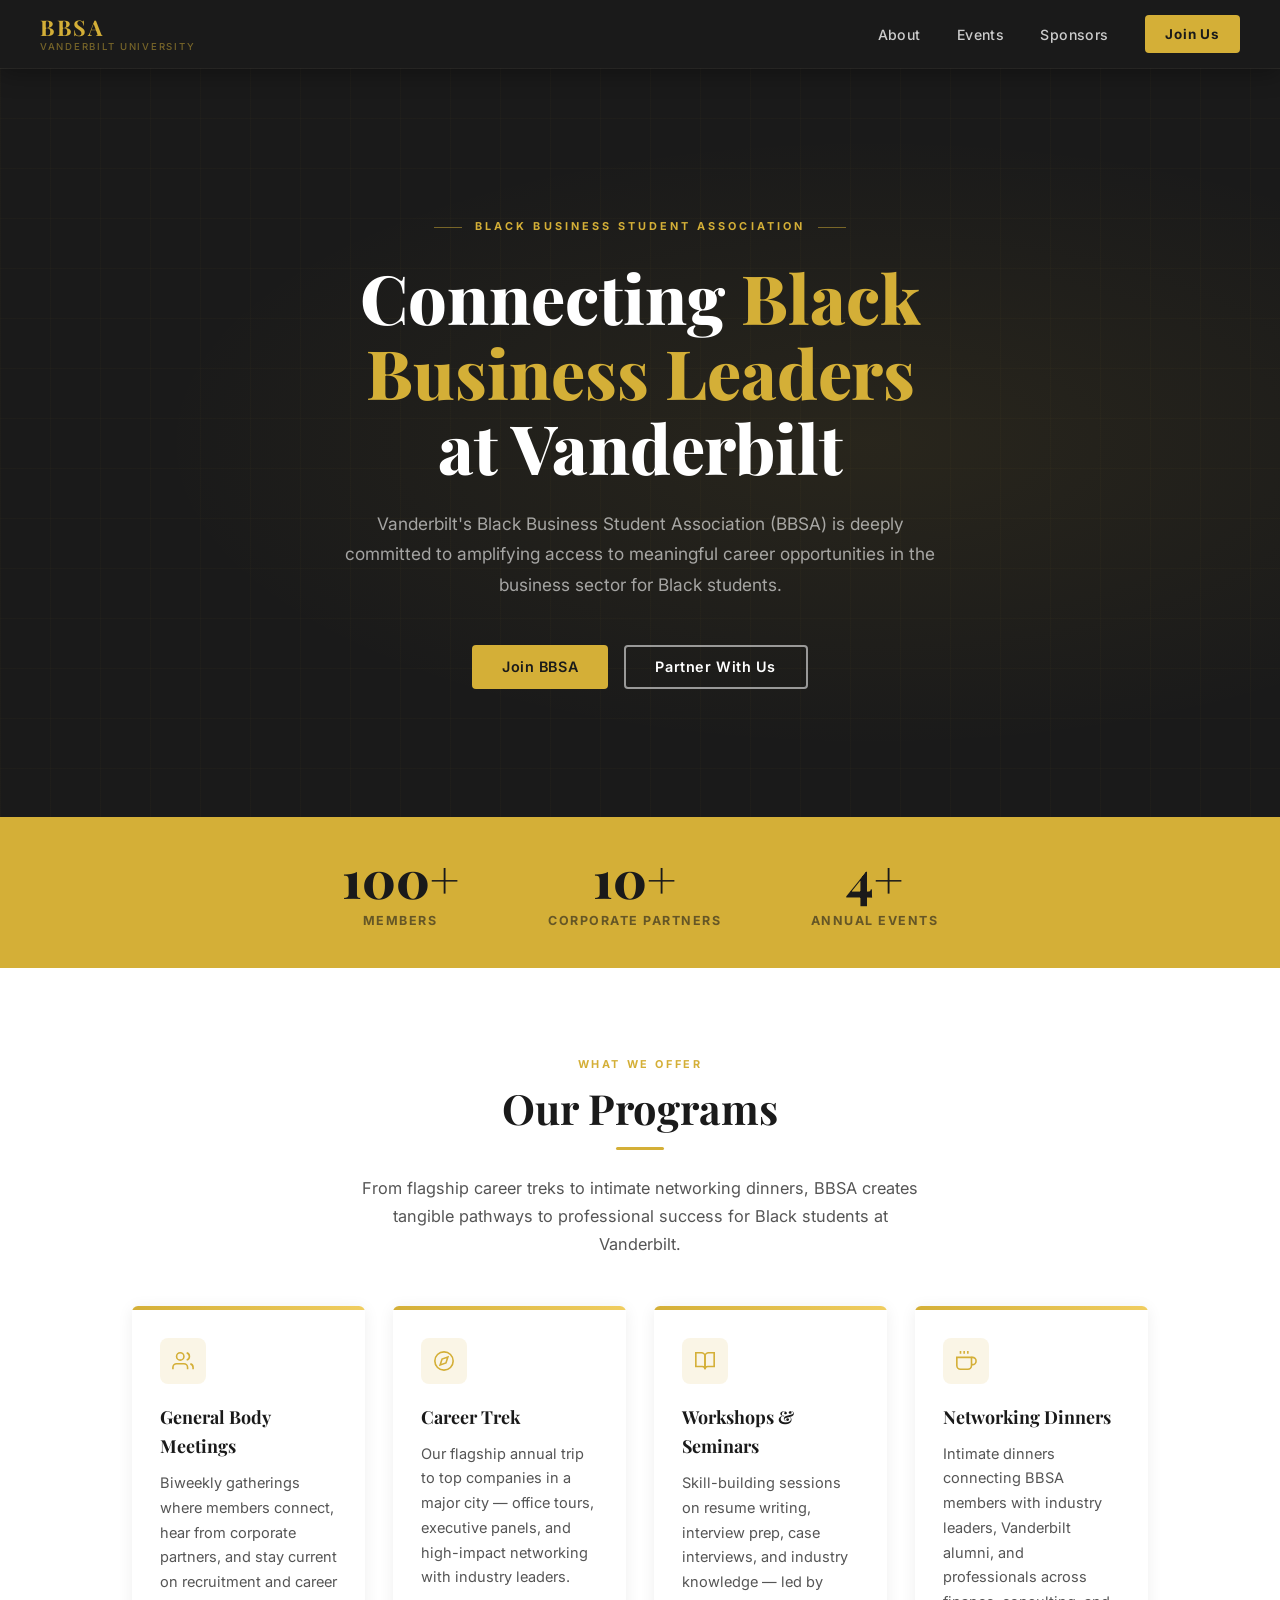
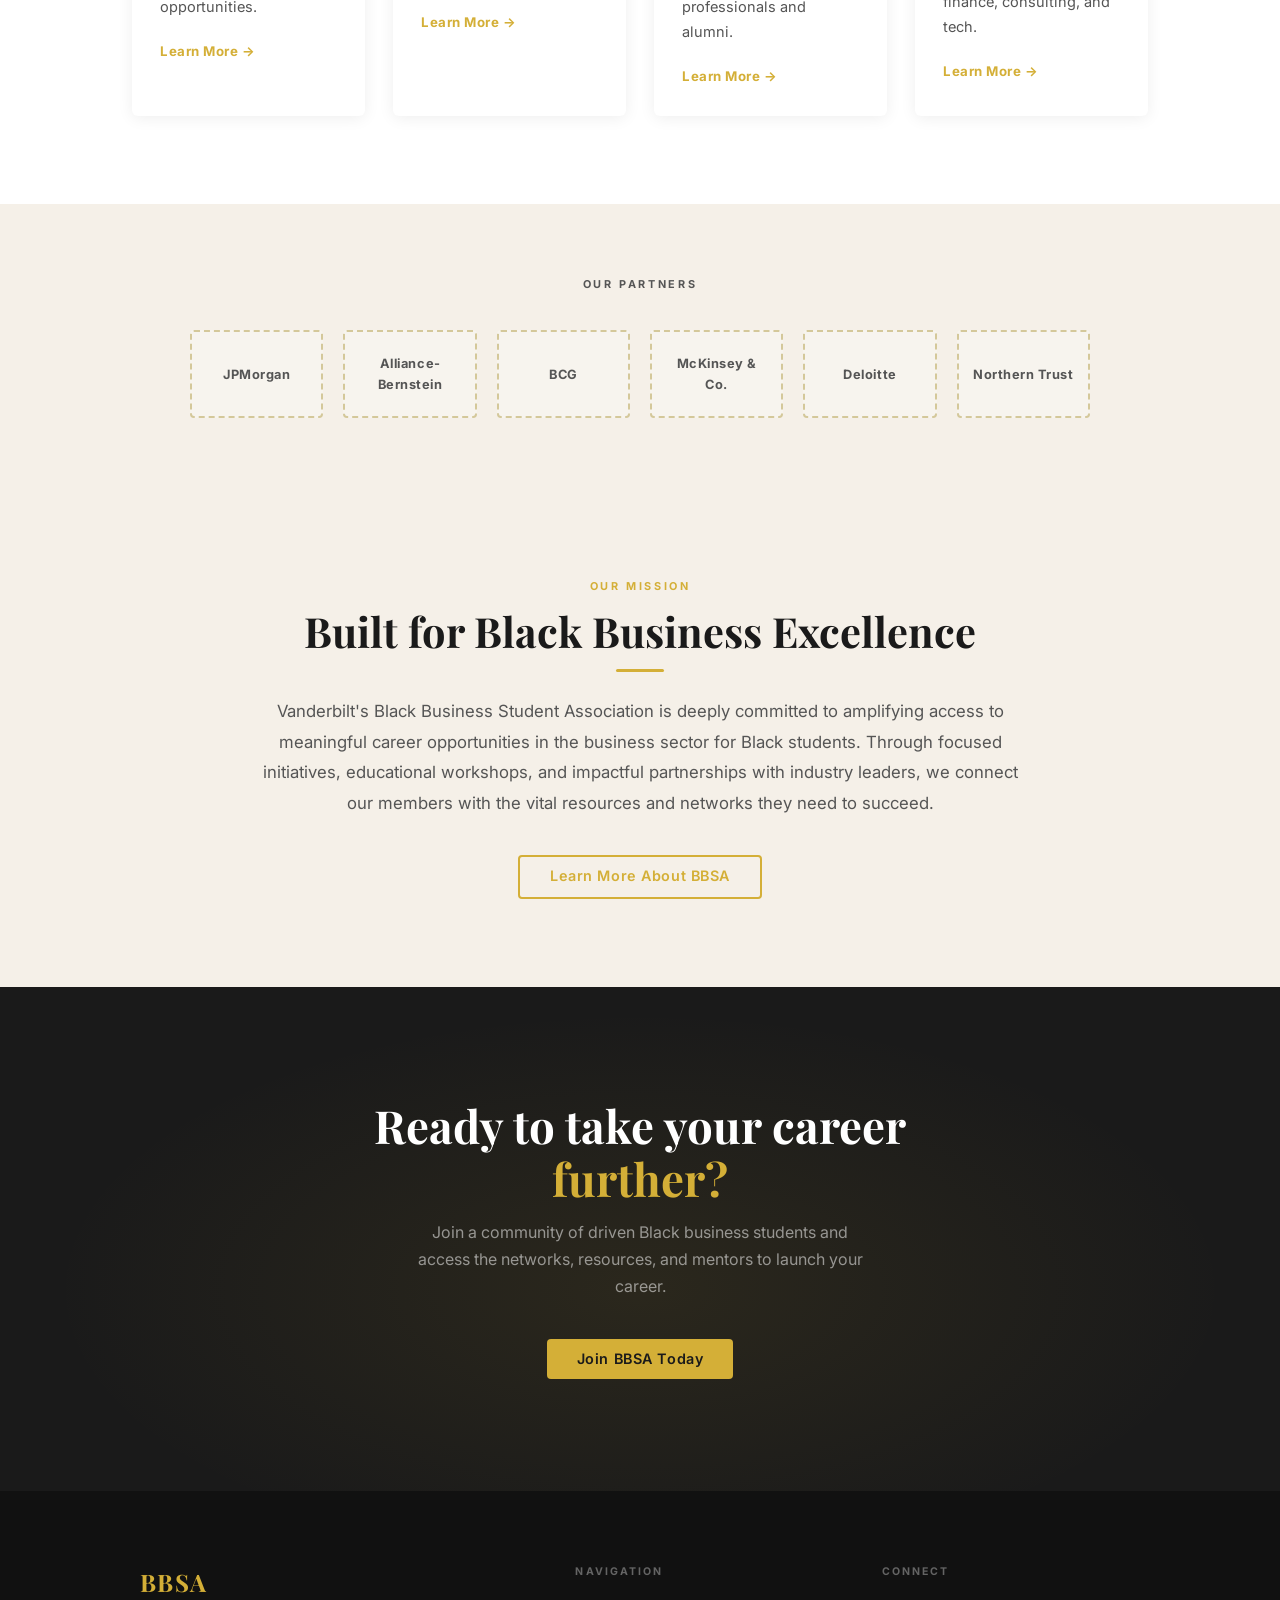
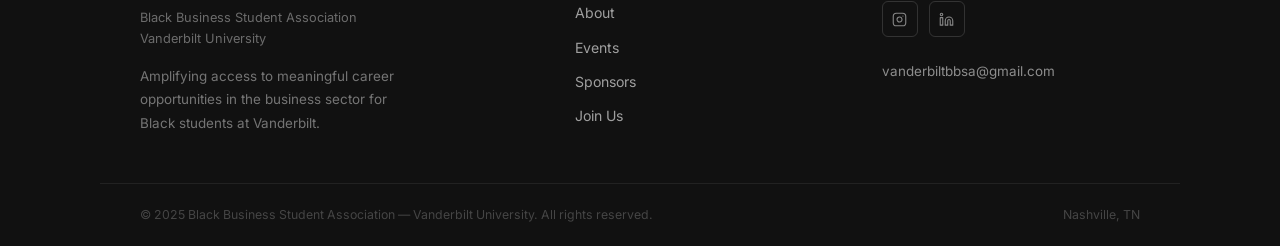
==== index.html @ 67d8b2f2 "Initial commit: Vanderbilt BBSA static website 5-page site (index, about, events, sponsors, join) wi" ====
<!DOCTYPE html>
<html lang="en">
<head>
  <meta charset="UTF-8" />
  <meta name="viewport" content="width=device-width, initial-scale=1.0" />
  <title>BBSA — Black Business Student Association | Vanderbilt University</title>
  <meta name="description" content="Vanderbilt's Black Business Student Association (BBSA) connects Black students with meaningful career opportunities, corporate partners, and community." />
  <link rel="preconnect" href="https://fonts.googleapis.com" />
  <link rel="preconnect" href="https://fonts.gstatic.com" crossorigin />
  <link href="https://fonts.googleapis.com/css2?family=Playfair+Display:ital,wght@0,400;0,500;0,700;0,800;1,400&family=Inter:wght@300;400;500;600;700&display=swap" rel="stylesheet" />
  <link rel="stylesheet" href="style.css" />
</head>
<body>

  <!-- ═══ NAVBAR ═══ -->
  <nav class="navbar" id="navbar">
    <a href="index.html" class="navbar-brand">
      <span class="brand-name">BBSA</span>
      <span class="brand-sub">Vanderbilt University</span>
    </a>
    <button class="menu-toggle" id="menuToggle" aria-label="Toggle navigation" aria-expanded="false">
      <span></span><span></span><span></span>
    </button>
    <ul class="nav-list" id="navList" role="list">
      <li><a href="about.html">About</a></li>
      <li><a href="events.html">Events</a></li>
      <li><a href="sponsors.html">Sponsors</a></li>
      <li><a href="join.html" class="btn-nav">Join Us</a></li>
    </ul>
  </nav>

  <!-- ═══ HERO ═══ -->
  <section class="hero">
    <div class="container">
      <div class="hero-eyebrow">Black Business Student Association</div>
      <h1>Connecting <span>Black Business Leaders</span><br>at Vanderbilt</h1>
      <p class="hero-sub">
        Vanderbilt's Black Business Student Association (BBSA) is deeply committed to amplifying
        access to meaningful career opportunities in the business sector for Black students.
      </p>
      <div class="hero-ctas">
        <a href="join.html" class="btn btn-primary">Join BBSA</a>
        <a href="sponsors.html" class="btn btn-outline">Partner With Us</a>
      </div>
    </div>
  </section>

  <!-- ═══ STATS BAR ═══ -->
  <div class="stats-bar">
    <div class="stats-inner">
      <div class="stat-item">
        <div class="stat-number">100+</div>
        <div class="stat-label">Members</div>
      </div>
      <div class="stat-item">
        <div class="stat-number">10+</div>
        <div class="stat-label">Corporate Partners</div>
      </div>
      <div class="stat-item">
        <div class="stat-number">4+</div>
        <div class="stat-label">Annual Events</div>
      </div>
    </div>
  </div>

  <!-- ═══ PROGRAMS PREVIEW ═══ -->
  <section class="section">
    <div class="container">
      <div class="text-center" style="margin-bottom: 3rem;">
        <span class="eyebrow">What We Offer</span>
        <h2 class="section-heading">Our Programs</h2>
        <div class="gold-bar gold-bar-center"></div>
        <p class="section-subheading" style="margin: 0 auto;">
          From flagship career treks to intimate networking dinners, BBSA creates tangible
          pathways to professional success for Black students at Vanderbilt.
        </p>
      </div>

      <div class="grid-4">

        <!-- GBMs -->
        <div class="program-card">
          <div class="program-card-accent"></div>
          <div class="program-card-body">
            <div class="program-card-icon">
              <svg viewBox="0 0 24 24" fill="none" stroke="currentColor" xmlns="http://www.w3.org/2000/svg">
                <path d="M17 21v-2a4 4 0 0 0-4-4H5a4 4 0 0 0-4 4v2"/>
                <circle cx="9" cy="7" r="4"/>
                <path d="M23 21v-2a4 4 0 0 0-3-3.87"/>
                <path d="M16 3.13a4 4 0 0 1 0 7.75"/>
              </svg>
            </div>
            <div class="program-card-title">General Body Meetings</div>
            <p class="program-card-desc">Biweekly gatherings where members connect, hear from corporate partners, and stay current on recruitment and career opportunities.</p>
            <a href="events.html#gbms" class="card-link">Learn More →</a>
          </div>
        </div>

        <!-- Career Trek -->
        <div class="program-card">
          <div class="program-card-accent"></div>
          <div class="program-card-body">
            <div class="program-card-icon">
              <svg viewBox="0 0 24 24" fill="none" stroke="currentColor" xmlns="http://www.w3.org/2000/svg">
                <circle cx="12" cy="12" r="10"/>
                <polygon points="16.24 7.76 14.12 14.12 7.76 16.24 9.88 9.88 16.24 7.76"/>
              </svg>
            </div>
            <div class="program-card-title">Career Trek</div>
            <p class="program-card-desc">Our flagship annual trip to top companies in a major city — office tours, executive panels, and high-impact networking with industry leaders.</p>
            <a href="events.html#trek" class="card-link">Learn More →</a>
          </div>
        </div>

        <!-- Workshops -->
        <div class="program-card">
          <div class="program-card-accent"></div>
          <div class="program-card-body">
            <div class="program-card-icon">
              <svg viewBox="0 0 24 24" fill="none" stroke="currentColor" xmlns="http://www.w3.org/2000/svg">
                <path d="M2 3h6a4 4 0 0 1 4 4v14a3 3 0 0 0-3-3H2z"/>
                <path d="M22 3h-6a4 4 0 0 0-4 4v14a3 3 0 0 1 3-3h7z"/>
              </svg>
            </div>
            <div class="program-card-title">Workshops &amp; Seminars</div>
            <p class="program-card-desc">Skill-building sessions on resume writing, interview prep, case interviews, and industry knowledge — led by professionals and alumni.</p>
            <a href="events.html#workshops" class="card-link">Learn More →</a>
          </div>
        </div>

        <!-- Networking Dinners -->
        <div class="program-card">
          <div class="program-card-accent"></div>
          <div class="program-card-body">
            <div class="program-card-icon">
              <svg viewBox="0 0 24 24" fill="none" stroke="currentColor" xmlns="http://www.w3.org/2000/svg">
                <path d="M18 8h1a4 4 0 0 1 0 8h-1"/>
                <path d="M2 8h16v9a4 4 0 0 1-4 4H6a4 4 0 0 1-4-4V8z"/>
                <line x1="6" y1="1" x2="6" y2="4"/>
                <line x1="10" y1="1" x2="10" y2="4"/>
                <line x1="14" y1="1" x2="14" y2="4"/>
              </svg>
            </div>
            <div class="program-card-title">Networking Dinners</div>
            <p class="program-card-desc">Intimate dinners connecting BBSA members with industry leaders, Vanderbilt alumni, and professionals across finance, consulting, and tech.</p>
            <a href="events.html#dinners" class="card-link">Learn More →</a>
          </div>
        </div>

      </div>
    </div>
  </section>

  <!-- ═══ SPONSOR LOGO STRIP ═══ -->
  <div class="sponsors-strip">
    <div class="sponsors-eyebrow">Our Partners</div>
    <div class="logo-grid">
      <div class="ph-logo"><span>JPMorgan</span></div>
      <div class="ph-logo"><span>Alliance&shy;Bernstein</span></div>
      <div class="ph-logo"><span>BCG</span></div>
      <div class="ph-logo"><span>McKinsey &amp; Co.</span></div>
      <div class="ph-logo"><span>Deloitte</span></div>
      <div class="ph-logo"><span>Northern Trust</span></div>
    </div>
  </div>

  <!-- ═══ MISSION SNAPSHOT ═══ -->
  <section class="section section-cream">
    <div class="container">
      <div style="max-width: 780px; margin: 0 auto; text-align: center;">
        <span class="eyebrow">Our Mission</span>
        <h2 class="section-heading">Built for Black Business Excellence</h2>
        <div class="gold-bar gold-bar-center"></div>
        <p style="font-size: 1.05rem; color: var(--slate); line-height: 1.82; margin-bottom: 2.25rem;">
          Vanderbilt's Black Business Student Association is deeply committed to amplifying access
          to meaningful career opportunities in the business sector for Black students. Through
          focused initiatives, educational workshops, and impactful partnerships with industry
          leaders, we connect our members with the vital resources and networks they need to succeed.
        </p>
        <a href="about.html" class="btn btn-outline-gold">Learn More About BBSA</a>
      </div>
    </div>
  </section>

  <!-- ═══ CTA BANNER ═══ -->
  <section class="cta-banner">
    <div class="container">
      <h2>Ready to take your career <span>further?</span></h2>
      <p>Join a community of driven Black business students and access the networks, resources, and mentors to launch your career.</p>
      <a href="join.html" class="btn btn-primary">Join BBSA Today</a>
    </div>
  </section>

  <!-- ═══ FOOTER ═══ -->
  <footer>
    <div class="footer-main">
      <div>
        <div class="footer-brand-name">BBSA</div>
        <div class="footer-tagline">Black Business Student Association<br>Vanderbilt University</div>
        <p class="footer-mission">Amplifying access to meaningful career opportunities in the business sector for Black students at Vanderbilt.</p>
      </div>
      <div>
        <div class="footer-col-title">Navigation</div>
        <div class="footer-links">
          <a href="about.html">About</a>
          <a href="events.html">Events</a>
          <a href="sponsors.html">Sponsors</a>
          <a href="join.html">Join Us</a>
        </div>
      </div>
      <div>
        <div class="footer-col-title">Connect</div>
        <div class="footer-social-row">
          <a href="#" class="footer-social-btn" aria-label="Instagram">
            <svg viewBox="0 0 24 24" fill="none" stroke="currentColor" stroke-width="1.75" stroke-linecap="round" stroke-linejoin="round">
              <rect x="2" y="2" width="20" height="20" rx="5" ry="5"/>
              <path d="M16 11.37A4 4 0 1 1 12.63 8 4 4 0 0 1 16 11.37z"/>
              <line x1="17.5" y1="6.5" x2="17.51" y2="6.5"/>
            </svg>
          </a>
          <a href="#" class="footer-social-btn" aria-label="LinkedIn">
            <svg viewBox="0 0 24 24" fill="none" stroke="currentColor" stroke-width="1.75" stroke-linecap="round" stroke-linejoin="round">
              <path d="M16 8a6 6 0 0 1 6 6v7h-4v-7a2 2 0 0 0-2-2 2 2 0 0 0-2 2v7h-4v-7a6 6 0 0 1 6-6z"/>
              <rect x="2" y="9" width="4" height="12"/>
              <circle cx="4" cy="4" r="2"/>
            </svg>
          </a>
        </div>
        <a href="mailto:vanderbiltbbsa@gmail.com" class="footer-email-link">vanderbiltbbsa@gmail.com</a>
      </div>
    </div>
    <div class="footer-bottom">
      <p>&copy; 2025 Black Business Student Association — Vanderbilt University. All rights reserved.</p>
      <span class="footer-vand">Nashville, TN</span>
    </div>
  </footer>

  <script>
    // Mobile menu
    const menuToggle = document.getElementById('menuToggle');
    const navList    = document.getElementById('navList');
    menuToggle.addEventListener('click', () => {
      const open = navList.classList.toggle('is-open');
      menuToggle.setAttribute('aria-expanded', open);
    });

    // Close on outside click
    document.addEventListener('click', (e) => {
      if (!e.target.closest('.navbar')) {
        navList.classList.remove('is-open');
        menuToggle.setAttribute('aria-expanded', 'false');
      }
    });

    // Active nav link based on current page
    const page = window.location.pathname.split('/').pop() || 'index.html';
    document.querySelectorAll('.nav-list a:not(.btn-nav)').forEach(link => {
      if (link.getAttribute('href') === page) link.classList.add('active');
    });
  </script>

</body>
</html>
---- style.css ----
/* ================================================
   BBSA — Black Business Student Association
   Vanderbilt University | Shared Stylesheet
   ================================================ */

@import url('https://fonts.googleapis.com/css2?family=Playfair+Display:ital,wght@0,400;0,500;0,600;0,700;0,800;1,400;1,700&family=Inter:wght@300;400;500;600;700&display=swap');

/* ─── Variables ─── */
:root {
  --black:       #1a1a1a;
  --gold:        #D4AF37;
  --gold-hover:  #b8962e;
  --gold-pale:   rgba(212, 175, 55, 0.12);
  --gold-pale2:  rgba(212, 175, 55, 0.06);
  --cream:       #F5F0E8;
  --white:       #FFFFFF;
  --slate:       #555555;
  --slate-lt:    #888888;
  --border:      #e0dbd0;
  --footer-bg:   #111111;
}

/* ─── Reset ─── */
*, *::before, *::after { box-sizing: border-box; margin: 0; padding: 0; }
html { scroll-behavior: smooth; font-size: 16px; }
body {
  font-family: 'Inter', sans-serif;
  color: var(--black);
  background: var(--white);
  line-height: 1.65;
  -webkit-font-smoothing: antialiased;
  -moz-osx-font-smoothing: grayscale;
}
img  { max-width: 100%; display: block; }
a    { color: inherit; text-decoration: none; }
ul   { list-style: none; }
button { cursor: pointer; font-family: inherit; }

/* ─── Typography ─── */
h1, h2, h3, h4, h5, h6 {
  font-family: 'Playfair Display', serif;
  line-height: 1.18;
  font-weight: 700;
}

/* ════════════════════════════════
   NAVIGATION
   ════════════════════════════════ */
.navbar {
  position: sticky;
  top: 0;
  z-index: 999;
  height: 68px;
  background: var(--black);
  display: flex;
  align-items: center;
  justify-content: space-between;
  padding: 0 clamp(1.25rem, 4vw, 2.5rem);
  box-shadow: 0 1px 0 rgba(255,255,255,0.06), 0 4px 24px rgba(0,0,0,0.35);
}

.navbar-brand {
  display: flex;
  flex-direction: column;
  line-height: 1;
  text-decoration: none;
}
.brand-name {
  font-family: 'Playfair Display', serif;
  font-size: 1.35rem;
  font-weight: 700;
  color: var(--gold);
  letter-spacing: 0.08em;
}
.brand-sub {
  font-family: 'Inter', sans-serif;
  font-size: 0.6rem;
  font-weight: 500;
  color: rgba(212,175,55,0.5);
  letter-spacing: 0.18em;
  text-transform: uppercase;
  margin-top: 3px;
}

.nav-list {
  display: flex;
  align-items: center;
  gap: 2.25rem;
  list-style: none;
}
.nav-list li a:not(.btn-nav) {
  font-size: 0.88rem;
  font-weight: 500;
  color: rgba(255,255,255,0.78);
  letter-spacing: 0.03em;
  padding-bottom: 3px;
  position: relative;
  transition: color 0.18s;
}
.nav-list li a:not(.btn-nav)::after {
  content: '';
  position: absolute;
  bottom: -2px; left: 0; right: 0;
  height: 2px;
  background: var(--gold);
  transform: scaleX(0);
  transition: transform 0.2s;
}
.nav-list li a:not(.btn-nav):hover,
.nav-list li a.active {
  color: var(--gold);
}
.nav-list li a:not(.btn-nav):hover::after,
.nav-list li a.active::after {
  transform: scaleX(1);
}

.btn-nav {
  display: inline-flex;
  align-items: center;
  padding: 0.52rem 1.3rem;
  background: var(--gold);
  color: var(--black) !important;
  font-family: 'Inter', sans-serif;
  font-size: 0.84rem;
  font-weight: 700;
  letter-spacing: 0.05em;
  border-radius: 4px;
  transition: background 0.18s, transform 0.15s, box-shadow 0.15s;
}
.btn-nav:hover {
  background: var(--gold-hover);
  transform: translateY(-1px);
  box-shadow: 0 4px 14px rgba(212,175,55,0.35);
}
.btn-nav::after { display: none !important; }

/* Mobile toggle */
.menu-toggle {
  display: none;
  flex-direction: column;
  gap: 5px;
  background: none;
  border: none;
  padding: 6px;
}
.menu-toggle span {
  display: block;
  width: 22px;
  height: 2px;
  background: rgba(255,255,255,0.82);
  border-radius: 2px;
  transition: 0.3s;
}

/* ════════════════════════════════
   BUTTONS
   ════════════════════════════════ */
.btn {
  display: inline-flex;
  align-items: center;
  gap: 0.4rem;
  padding: 0.8rem 1.85rem;
  font-family: 'Inter', sans-serif;
  font-size: 0.9rem;
  font-weight: 600;
  letter-spacing: 0.04em;
  border-radius: 4px;
  border: none;
  transition: all 0.18s;
  cursor: pointer;
  text-decoration: none;
  line-height: 1;
}

.btn-primary {
  background: var(--gold);
  color: var(--black);
}
.btn-primary:hover {
  background: var(--gold-hover);
  transform: translateY(-2px);
  box-shadow: 0 6px 20px rgba(212,175,55,0.4);
}

.btn-outline {
  background: transparent;
  color: var(--white);
  border: 2px solid rgba(255,255,255,0.55);
}
.btn-outline:hover {
  border-color: var(--white);
  background: rgba(255,255,255,0.08);
  transform: translateY(-2px);
}

.btn-outline-gold {
  background: transparent;
  color: var(--gold);
  border: 2px solid var(--gold);
}
.btn-outline-gold:hover {
  background: var(--gold);
  color: var(--black);
  transform: translateY(-2px);
}

.btn-dark {
  background: var(--black);
  color: var(--white);
  border: 2px solid var(--black);
}
.btn-dark:hover {
  background: #333;
  border-color: #333;
  transform: translateY(-2px);
}

/* ════════════════════════════════
   LAYOUT UTILITIES
   ════════════════════════════════ */
.container {
  max-width: 1080px;
  margin: 0 auto;
  padding: 0 clamp(1rem, 4vw, 2rem);
}

.section      { padding: clamp(4rem, 7vw, 5.5rem) clamp(1.25rem, 4vw, 2.5rem); }
.section-cream { background: var(--cream); }
.section-dark  { background: var(--black); color: var(--white); }
.section-navy  { background: #0f0f0f; color: var(--white); }
.section-gold  { background: var(--gold); color: var(--black); }

.text-center { text-align: center; }

.eyebrow {
  display: block;
  font-family: 'Inter', sans-serif;
  font-size: 0.68rem;
  font-weight: 700;
  letter-spacing: 0.24em;
  text-transform: uppercase;
  color: var(--gold);
  margin-bottom: 0.6rem;
}

.section-heading {
  font-size: clamp(1.85rem, 4vw, 2.6rem);
  margin-bottom: 0.9rem;
}

.section-subheading {
  font-size: 1.02rem;
  color: var(--slate);
  max-width: 560px;
  line-height: 1.72;
}

.gold-bar {
  width: 48px;
  height: 3px;
  background: var(--gold);
  border-radius: 2px;
  margin: 0.85rem 0 1.5rem;
}
.gold-bar-center {
  margin-left: auto;
  margin-right: auto;
}

/* ─── Grids ─── */
.grid-2 { display: grid; grid-template-columns: repeat(2, 1fr); gap: 2rem; }
.grid-3 { display: grid; grid-template-columns: repeat(3, 1fr); gap: 2rem; }
.grid-4 { display: grid; grid-template-columns: repeat(4, 1fr); gap: 1.75rem; }
.grid-6 { display: grid; grid-template-columns: repeat(6, 1fr); gap: 1.5rem; }

/* ════════════════════════════════
   PLACEHOLDER ELEMENTS
   ════════════════════════════════ */
.ph-img {
  background: #242424;
  display: flex;
  align-items: center;
  justify-content: center;
  text-align: center;
  padding: 1.5rem;
}
.ph-img span {
  font-family: 'Inter', sans-serif;
  font-size: 0.75rem;
  font-weight: 500;
  letter-spacing: 0.06em;
  color: rgba(255,255,255,0.3);
  text-transform: uppercase;
}

.ph-logo {
  background: #f7f4ee;
  border: 2px dashed #d4c89a;
  border-radius: 4px;
  display: flex;
  align-items: center;
  justify-content: center;
  padding: 1.25rem 0.75rem;
  height: 88px;
  transition: border-color 0.2s, background 0.2s;
}
.ph-logo:hover {
  border-color: var(--gold);
  background: #faf7ef;
}
.ph-logo span {
  font-family: 'Inter', sans-serif;
  font-size: 0.8rem;
  font-weight: 700;
  letter-spacing: 0.04em;
  color: var(--slate);
  text-align: center;
}

/* ════════════════════════════════
   PAGE HEADER
   ════════════════════════════════ */
.page-header {
  background: var(--black);
  background-image:
    linear-gradient(rgba(212,175,55,0.04) 1px, transparent 1px),
    linear-gradient(90deg, rgba(212,175,55,0.04) 1px, transparent 1px);
  background-size: 50px 50px;
  padding: clamp(4.5rem, 9vw, 6.5rem) clamp(1.25rem, 4vw, 2.5rem) clamp(3.5rem, 6vw, 5rem);
  text-align: center;
  position: relative;
}
.page-header::after {
  content: '';
  position: absolute;
  bottom: 0; left: 50%; transform: translateX(-50%);
  width: 64px; height: 3px;
  background: var(--gold);
  border-radius: 2px;
}
.page-header h1 {
  font-size: clamp(2.2rem, 5.5vw, 3.75rem);
  color: var(--white);
  max-width: 700px;
  margin: 0 auto 1.1rem;
}
.page-header h1 em {
  color: var(--gold);
  font-style: normal;
}
.page-header p {
  color: rgba(255,255,255,0.6);
  font-size: 1.03rem;
  max-width: 520px;
  margin: 0 auto;
  line-height: 1.72;
}

/* ════════════════════════════════
   HERO
   ════════════════════════════════ */
.hero {
  background: var(--black);
  background-image:
    radial-gradient(ellipse at 68% 50%, rgba(212,175,55,0.08) 0%, transparent 58%),
    linear-gradient(rgba(212,175,55,0.028) 1px, transparent 1px),
    linear-gradient(90deg, rgba(212,175,55,0.028) 1px, transparent 1px);
  background-size: auto, 50px 50px, 50px 50px;
  padding: clamp(5.5rem, 11vw, 9rem) clamp(1.25rem, 4vw, 2.5rem) clamp(5rem, 10vw, 8rem);
  text-align: center;
}
.hero-eyebrow {
  display: inline-flex;
  align-items: center;
  gap: 0.8rem;
  font-family: 'Inter', sans-serif;
  font-size: 0.68rem;
  font-weight: 700;
  letter-spacing: 0.28em;
  text-transform: uppercase;
  color: var(--gold);
  margin-bottom: 1.5rem;
}
.hero-eyebrow::before, .hero-eyebrow::after {
  content: '';
  display: block;
  width: 28px; height: 1px;
  background: var(--gold);
  opacity: 0.5;
}
.hero h1 {
  font-size: clamp(2.5rem, 6vw, 4.25rem);
  color: var(--white);
  max-width: 800px;
  margin: 0 auto 1.5rem;
  font-weight: 800;
  line-height: 1.1;
}
.hero h1 span { color: var(--gold); }
.hero-sub {
  font-size: clamp(0.97rem, 2vw, 1.08rem);
  color: rgba(255,255,255,0.6);
  max-width: 610px;
  margin: 0 auto 2.75rem;
  line-height: 1.78;
}
.hero-ctas {
  display: flex;
  justify-content: center;
  gap: 1rem;
  flex-wrap: wrap;
}

/* ════════════════════════════════
   STATS BAR
   ════════════════════════════════ */
.stats-bar {
  background: var(--gold);
  padding: 2.25rem clamp(1.25rem, 4vw, 2.5rem);
}
.stats-inner {
  max-width: 1080px;
  margin: 0 auto;
  display: flex;
  justify-content: center;
  gap: clamp(2.5rem, 7vw, 6rem);
  flex-wrap: wrap;
}
.stat-item { text-align: center; }
.stat-number {
  font-family: 'Playfair Display', serif;
  font-size: clamp(2.25rem, 5vw, 3.2rem);
  font-weight: 800;
  color: var(--black);
  line-height: 1;
}
.stat-label {
  font-family: 'Inter', sans-serif;
  font-size: 0.78rem;
  font-weight: 700;
  letter-spacing: 0.12em;
  text-transform: uppercase;
  color: rgba(26,26,26,0.6);
  margin-top: 0.45rem;
}

/* ════════════════════════════════
   PROGRAM CARDS (Homepage)
   ════════════════════════════════ */
.program-card {
  background: var(--white);
  border-radius: 6px;
  overflow: hidden;
  box-shadow: 0 2px 16px rgba(0,0,0,0.07);
  transition: transform 0.22s, box-shadow 0.22s;
  display: flex;
  flex-direction: column;
}
.program-card:hover {
  transform: translateY(-5px);
  box-shadow: 0 12px 36px rgba(0,0,0,0.13);
}
.program-card-accent {
  height: 4px;
  background: linear-gradient(90deg, var(--gold), #f0cd60);
}
.program-card-body { padding: 1.75rem; flex: 1; }
.program-card-icon {
  width: 46px; height: 46px;
  background: var(--gold-pale);
  border-radius: 8px;
  display: flex;
  align-items: center;
  justify-content: center;
  margin-bottom: 1.1rem;
  color: var(--gold);
}
.program-card-icon svg { width: 22px; height: 22px; stroke-width: 1.75; }
.program-card-title {
  font-family: 'Playfair Display', serif;
  font-size: 1.12rem;
  font-weight: 700;
  margin-bottom: 0.65rem;
}
.program-card-desc {
  font-size: 0.91rem;
  color: var(--slate);
  line-height: 1.7;
  margin-bottom: 1.1rem;
}
.card-link {
  display: inline-block;
  font-size: 0.83rem;
  font-weight: 700;
  color: var(--gold);
  letter-spacing: 0.04em;
  transition: color 0.18s, gap 0.18s;
}
.card-link:hover { color: var(--gold-hover); text-decoration: underline; }

/* ════════════════════════════════
   FEATURE CARDS (About — What We Do)
   ════════════════════════════════ */
.feature-card {
  background: var(--white);
  border-radius: 6px;
  padding: 2rem 1.75rem;
  box-shadow: 0 2px 16px rgba(0,0,0,0.06);
  border-top: 3px solid var(--gold);
  transition: transform 0.22s, box-shadow 0.22s;
}
.feature-card:hover {
  transform: translateY(-4px);
  box-shadow: 0 10px 30px rgba(0,0,0,0.1);
}
.feature-icon {
  width: 52px; height: 52px;
  background: var(--gold-pale);
  border-radius: 10px;
  display: flex;
  align-items: center;
  justify-content: center;
  margin-bottom: 1.25rem;
  color: var(--gold);
}
.feature-icon svg { width: 24px; height: 24px; stroke-width: 1.5; }
.feature-title { font-size: 1.1rem; margin-bottom: 0.65rem; }
.feature-desc  { font-size: 0.91rem; color: var(--slate); line-height: 1.7; }

/* ════════════════════════════════
   SPONSOR LOGO STRIP
   ════════════════════════════════ */
.sponsors-strip {
  background: var(--cream);
  padding: clamp(3rem, 6vw, 4.5rem) clamp(1.25rem, 4vw, 2.5rem);
  text-align: center;
}
.sponsors-eyebrow {
  font-family: 'Inter', sans-serif;
  font-size: 0.68rem;
  font-weight: 700;
  letter-spacing: 0.24em;
  text-transform: uppercase;
  color: var(--slate);
  margin-bottom: 2.25rem;
}
.logo-grid {
  max-width: 900px;
  margin: 0 auto;
  display: grid;
  grid-template-columns: repeat(6, 1fr);
  gap: 1.25rem;
  align-items: center;
}

/* ════════════════════════════════
   CTA BANNER
   ════════════════════════════════ */
.cta-banner {
  background: var(--black);
  background-image: radial-gradient(ellipse at 50% 60%, rgba(212,175,55,0.09) 0%, transparent 65%);
  padding: clamp(4.5rem, 9vw, 7rem) clamp(1.25rem, 4vw, 2.5rem);
  text-align: center;
}
.cta-banner h2 {
  font-size: clamp(1.8rem, 4.5vw, 2.85rem);
  color: var(--white);
  max-width: 580px;
  margin: 0 auto 0.8rem;
}
.cta-banner h2 span { color: var(--gold); }
.cta-banner p {
  color: rgba(255,255,255,0.52);
  max-width: 460px;
  margin: 0 auto 2.4rem;
  font-size: 1rem;
  line-height: 1.7;
}

/* ════════════════════════════════
   EVENTS PAGE
   ════════════════════════════════ */
.event-block {
  display: grid;
  grid-template-columns: 1fr 1fr;
  gap: clamp(2rem, 5vw, 4rem);
  align-items: center;
  padding-bottom: clamp(4rem, 7vw, 5.5rem);
  border-bottom: 1px solid var(--border);
  margin-bottom: clamp(4rem, 7vw, 5.5rem);
}
.event-block:last-of-type {
  border-bottom: none;
  padding-bottom: 0;
  margin-bottom: 0;
}
.event-block.reverse { direction: rtl; }
.event-block.reverse > * { direction: ltr; }

.event-block-img { border-radius: 6px; overflow: hidden; }
.event-title { font-size: clamp(1.5rem, 3vw, 2.1rem); margin-bottom: 1rem; }
.event-desc  {
  font-size: 0.97rem;
  color: var(--slate);
  line-height: 1.78;
  margin-bottom: 1.5rem;
}
.event-detail {
  display: flex;
  align-items: flex-start;
  gap: 0.55rem;
  font-size: 0.84rem;
  font-weight: 500;
  color: var(--slate);
  margin-bottom: 0.45rem;
  line-height: 1.5;
}
.event-detail svg {
  color: var(--gold);
  width: 15px; height: 15px;
  flex-shrink: 0;
  margin-top: 1px;
}

/* Past Events Grid */
.past-events-grid {
  display: grid;
  grid-template-columns: repeat(3, 1fr);
  gap: 1.5rem;
}
.past-event-item { border-radius: 6px; overflow: hidden; }
.past-event-label {
  padding: 0.85rem 1rem;
  background: var(--white);
  font-family: 'Playfair Display', serif;
  font-size: 0.95rem;
  font-weight: 600;
  border: 1px solid var(--border);
  border-top: none;
}

/* ════════════════════════════════
   ABOUT — LEADERSHIP
   ════════════════════════════════ */
.leadership-grid {
  display: grid;
  grid-template-columns: repeat(3, 1fr);
  gap: 1.75rem;
}
.leader-card {
  background: var(--white);
  border-radius: 6px;
  padding: 2rem 1.5rem 1.75rem;
  text-align: center;
  box-shadow: 0 2px 16px rgba(0,0,0,0.07);
  transition: transform 0.22s, box-shadow 0.22s;
}
.leader-card:hover {
  transform: translateY(-4px);
  box-shadow: 0 10px 30px rgba(0,0,0,0.11);
}
.leader-photo {
  width: 80px; height: 80px;
  border-radius: 50%;
  background: #242424;
  margin: 0 auto 1.3rem;
  display: flex;
  align-items: center;
  justify-content: center;
  border: 3px solid var(--gold);
  overflow: hidden;
}
.leader-photo svg {
  width: 38px; height: 38px;
  color: rgba(255,255,255,0.25);
}
.leader-role {
  font-family: 'Playfair Display', serif;
  font-size: 1rem;
  font-weight: 700;
  margin-bottom: 0.45rem;
  line-height: 1.3;
}
.leader-email {
  font-size: 0.77rem;
  color: var(--slate-lt);
  font-style: italic;
}

/* ════════════════════════════════
   SPONSORS — TIER CARDS
   ════════════════════════════════ */
.tier-card {
  border-radius: 6px;
  overflow: hidden;
  box-shadow: 0 2px 20px rgba(0,0,0,0.08);
  transition: transform 0.22s, box-shadow 0.22s;
  background: var(--white);
  display: flex;
  flex-direction: column;
}
.tier-card:hover {
  transform: translateY(-5px);
  box-shadow: 0 12px 36px rgba(0,0,0,0.14);
}
.tier-header {
  padding: 2rem 1.75rem;
  text-align: center;
}
.tier-bronze { background: linear-gradient(135deg, #b87333, #d4956a); }
.tier-silver { background: linear-gradient(135deg, #8c8c8c, #b0b0b0); }
.tier-gold   { background: linear-gradient(135deg, #c9a227, #D4AF37); }

.tier-badge {
  font-family: 'Playfair Display', serif;
  font-size: 1.5rem;
  font-weight: 700;
  color: var(--white);
  display: block;
  margin-bottom: 0.3rem;
}
.tier-gold .tier-badge { color: var(--black); }
.tier-price {
  font-family: 'Inter', sans-serif;
  font-size: 1.05rem;
  font-weight: 700;
  color: rgba(255,255,255,0.82);
}
.tier-gold .tier-price { color: rgba(26,26,26,0.65); }
.tier-body { padding: 1.75rem; flex: 1; }
.tier-list { list-style: none; }
.tier-list li {
  display: flex;
  align-items: flex-start;
  gap: 0.65rem;
  font-size: 0.89rem;
  color: var(--slate);
  margin-bottom: 0.7rem;
  line-height: 1.55;
}
.tier-list li::before {
  content: '';
  width: 7px; height: 7px;
  border-radius: 50%;
  background: var(--gold);
  flex-shrink: 0;
  margin-top: 0.38rem;
}

/* Donate section */
.donate-box {
  background: var(--cream);
  border-radius: 6px;
  border-left: 4px solid var(--gold);
  padding: 1.75rem 2rem;
}
.donate-method-title {
  font-family: 'Playfair Display', serif;
  font-size: 1.1rem;
  font-weight: 700;
  margin-bottom: 0.6rem;
  display: flex;
  align-items: center;
  gap: 0.6rem;
}
.donate-method-title .method-num {
  display: inline-flex;
  align-items: center;
  justify-content: center;
  width: 26px; height: 26px;
  border-radius: 50%;
  background: var(--gold);
  color: var(--black);
  font-family: 'Inter', sans-serif;
  font-size: 0.78rem;
  font-weight: 700;
  flex-shrink: 0;
}
.donate-detail {
  font-size: 0.92rem;
  color: var(--slate);
  line-height: 1.7;
}
.donate-detail strong { color: var(--black); }
.donate-detail a { color: var(--gold); font-weight: 600; transition: color 0.18s; }
.donate-detail a:hover { color: var(--gold-hover); text-decoration: underline; }

/* ════════════════════════════════
   CONTACT
   ════════════════════════════════ */
.contact-item {
  display: flex;
  align-items: flex-start;
  gap: 1rem;
  margin-bottom: 1.25rem;
}
.contact-icon {
  width: 42px; height: 42px;
  background: var(--gold-pale);
  border-radius: 8px;
  display: flex;
  align-items: center;
  justify-content: center;
  flex-shrink: 0;
  color: var(--gold);
}
.contact-icon svg { width: 18px; height: 18px; }
.contact-info { font-size: 0.9rem; color: var(--slate); }
.contact-info strong { display: block; color: var(--black); font-weight: 600; margin-bottom: 0.2rem; }
.contact-info a { color: var(--gold); font-weight: 500; transition: color 0.18s; }
.contact-info a:hover { color: var(--gold-hover); text-decoration: underline; }

/* ════════════════════════════════
   FORMS
   ════════════════════════════════ */
.form-group { margin-bottom: 1.25rem; }
.form-label {
  display: block;
  font-size: 0.82rem;
  font-weight: 600;
  letter-spacing: 0.04em;
  color: var(--black);
  margin-bottom: 0.42rem;
}
.form-input,
.form-textarea {
  width: 100%;
  padding: 0.75rem 1rem;
  border: 1.5px solid var(--border);
  border-radius: 4px;
  font-family: 'Inter', sans-serif;
  font-size: 0.94rem;
  color: var(--black);
  background: var(--white);
  transition: border-color 0.18s, box-shadow 0.18s;
  outline: none;
  -webkit-appearance: none;
}
.form-input:focus,
.form-textarea:focus {
  border-color: var(--gold);
  box-shadow: 0 0 0 3px rgba(212,175,55,0.15);
}
.form-textarea {
  resize: vertical;
  min-height: 130px;
  line-height: 1.6;
}

/* ════════════════════════════════
   JOIN PAGE
   ════════════════════════════════ */
.iframe-placeholder {
  background: #f7f4ee;
  border: 2px dashed #d4c89a;
  border-radius: 6px;
  padding: 3.5rem 2rem;
  text-align: center;
  color: var(--slate);
}
.iframe-placeholder .ph-title {
  font-family: 'Playfair Display', serif;
  font-size: 1.05rem;
  font-weight: 700;
  color: var(--black);
  margin-bottom: 0.4rem;
}
.iframe-placeholder p {
  font-size: 0.88rem;
  color: var(--slate-lt);
}

.resource-list { list-style: none; }
.resource-item {
  display: flex;
  align-items: center;
  gap: 1rem;
  padding: 1.1rem 0;
  border-bottom: 1px solid var(--border);
}
.resource-item:first-child { border-top: 1px solid var(--border); }
.resource-icon {
  width: 40px; height: 40px;
  background: var(--gold-pale);
  border-radius: 7px;
  display: flex;
  align-items: center;
  justify-content: center;
  flex-shrink: 0;
  color: var(--gold);
}
.resource-icon svg { width: 17px; height: 17px; }
.resource-name {
  font-size: 0.93rem;
  font-weight: 600;
  color: var(--black);
  margin-bottom: 0.15rem;
}
.resource-link {
  font-size: 0.78rem;
  color: var(--slate-lt);
}
.resource-link a { color: var(--gold); transition: color 0.18s; }
.resource-link a:hover { color: var(--gold-hover); text-decoration: underline; }

.newsletter-form {
  display: flex;
  gap: 0.75rem;
  flex-wrap: wrap;
  max-width: 480px;
}
.newsletter-form .form-input { flex: 1; min-width: 200px; }

/* ════════════════════════════════
   FOOTER
   ════════════════════════════════ */
footer { background: var(--footer-bg); color: var(--white); }
.footer-main {
  max-width: 1080px;
  margin: 0 auto;
  padding: clamp(3rem, 6vw, 4.5rem) clamp(1.25rem, 4vw, 2.5rem) clamp(2rem, 4vw, 3rem);
  display: grid;
  grid-template-columns: 1.5fr 1fr 1fr;
  gap: 3rem;
}
.footer-brand-name {
  font-family: 'Playfair Display', serif;
  font-size: 1.5rem;
  font-weight: 700;
  color: var(--gold);
  letter-spacing: 0.06em;
}
.footer-tagline {
  font-size: 0.8rem;
  color: rgba(255,255,255,0.38);
  margin-top: 0.35rem;
  line-height: 1.6;
}
.footer-mission {
  font-size: 0.84rem;
  color: rgba(255,255,255,0.42);
  line-height: 1.74;
  margin-top: 1rem;
  max-width: 280px;
}
.footer-col-title {
  font-family: 'Inter', sans-serif;
  font-size: 0.66rem;
  font-weight: 700;
  letter-spacing: 0.2em;
  text-transform: uppercase;
  color: rgba(255,255,255,0.35);
  margin-bottom: 1.3rem;
}
.footer-links { display: flex; flex-direction: column; gap: 0.7rem; }
.footer-links a {
  font-size: 0.88rem;
  color: rgba(255,255,255,0.6);
  transition: color 0.18s;
}
.footer-links a:hover { color: var(--gold); }
.footer-social-row { display: flex; gap: 0.7rem; margin-bottom: 1.25rem; }
.footer-social-btn {
  width: 36px; height: 36px;
  border-radius: 6px;
  border: 1px solid rgba(255,255,255,0.14);
  display: flex;
  align-items: center;
  justify-content: center;
  color: rgba(255,255,255,0.5);
  transition: all 0.18s;
}
.footer-social-btn:hover {
  border-color: var(--gold);
  color: var(--gold);
  background: rgba(212,175,55,0.08);
}
.footer-social-btn svg { width: 15px; height: 15px; }
.footer-email-link {
  font-size: 0.84rem;
  color: rgba(255,255,255,0.52);
  transition: color 0.18s;
  word-break: break-all;
}
.footer-email-link:hover { color: var(--gold); }
.footer-bottom {
  max-width: 1080px;
  margin: 0 auto;
  padding: 1.3rem clamp(1.25rem, 4vw, 2.5rem);
  border-top: 1px solid rgba(255,255,255,0.07);
  display: flex;
  justify-content: space-between;
  align-items: center;
  gap: 1rem;
  flex-wrap: wrap;
}
.footer-bottom p,
.footer-vand { font-size: 0.77rem; color: rgba(255,255,255,0.22); }

/* ════════════════════════════════
   MISSION / VISION SECTION
   ════════════════════════════════ */
.mv-card {
  padding: 2.5rem 2rem;
  border-radius: 6px;
  height: 100%;
}
.mv-card-mission {
  background: var(--black);
  color: var(--white);
}
.mv-card-vision {
  background: var(--gold);
  color: var(--black);
}
.mv-label {
  font-family: 'Inter', sans-serif;
  font-size: 0.68rem;
  font-weight: 700;
  letter-spacing: 0.22em;
  text-transform: uppercase;
  margin-bottom: 0.75rem;
}
.mv-card-mission .mv-label { color: var(--gold); }
.mv-card-vision  .mv-label { color: rgba(26,26,26,0.55); }
.mv-card h3 { font-size: 1.5rem; margin-bottom: 1rem; }
.mv-card-mission h3 { color: var(--white); }
.mv-card-vision  h3 { color: var(--black); }
.mv-card p {
  font-size: 0.95rem;
  line-height: 1.78;
}
.mv-card-mission p { color: rgba(255,255,255,0.7); }
.mv-card-vision  p { color: rgba(26,26,26,0.72); }

/* ════════════════════════════════
   RESPONSIVE
   ════════════════════════════════ */
@media (max-width: 1024px) {
  .logo-grid    { grid-template-columns: repeat(3, 1fr); }
  .grid-6       { grid-template-columns: repeat(3, 1fr); }
}

@media (max-width: 860px) {
  .event-block            { grid-template-columns: 1fr; gap: 2rem; }
  .event-block.reverse    { direction: ltr; }
  .footer-main            { grid-template-columns: 1fr 1fr; }
  .leadership-grid        { grid-template-columns: repeat(2, 1fr); }
  .grid-4                 { grid-template-columns: repeat(2, 1fr); }
  .past-events-grid       { grid-template-columns: repeat(2, 1fr); }
}

@media (max-width: 640px) {
  .menu-toggle { display: flex; }
  .nav-list {
    display: none;
    position: absolute;
    top: 68px;
    left: 0; right: 0;
    background: var(--black);
    flex-direction: column;
    align-items: flex-start;
    padding: 1.5rem 1.5rem 2rem;
    gap: 1.25rem;
    box-shadow: 0 8px 24px rgba(0,0,0,0.4);
    border-top: 1px solid rgba(255,255,255,0.07);
  }
  .nav-list.is-open { display: flex; }

  .grid-2, .grid-3, .grid-4, .grid-6 { grid-template-columns: 1fr; }
  .logo-grid    { grid-template-columns: repeat(2, 1fr); }
  .leadership-grid { grid-template-columns: 1fr 1fr; }
  .past-events-grid { grid-template-columns: 1fr; }
  .footer-main  { grid-template-columns: 1fr; gap: 2rem; }
  .footer-bottom { flex-direction: column; text-align: center; }
  .stats-inner  { gap: 2rem; }
  .hero-ctas    { flex-direction: column; align-items: center; }
  .hero-ctas .btn { width: 100%; max-width: 280px; justify-content: center; }
}

@media (max-width: 400px) {
  .leadership-grid { grid-template-columns: 1fr; }
}
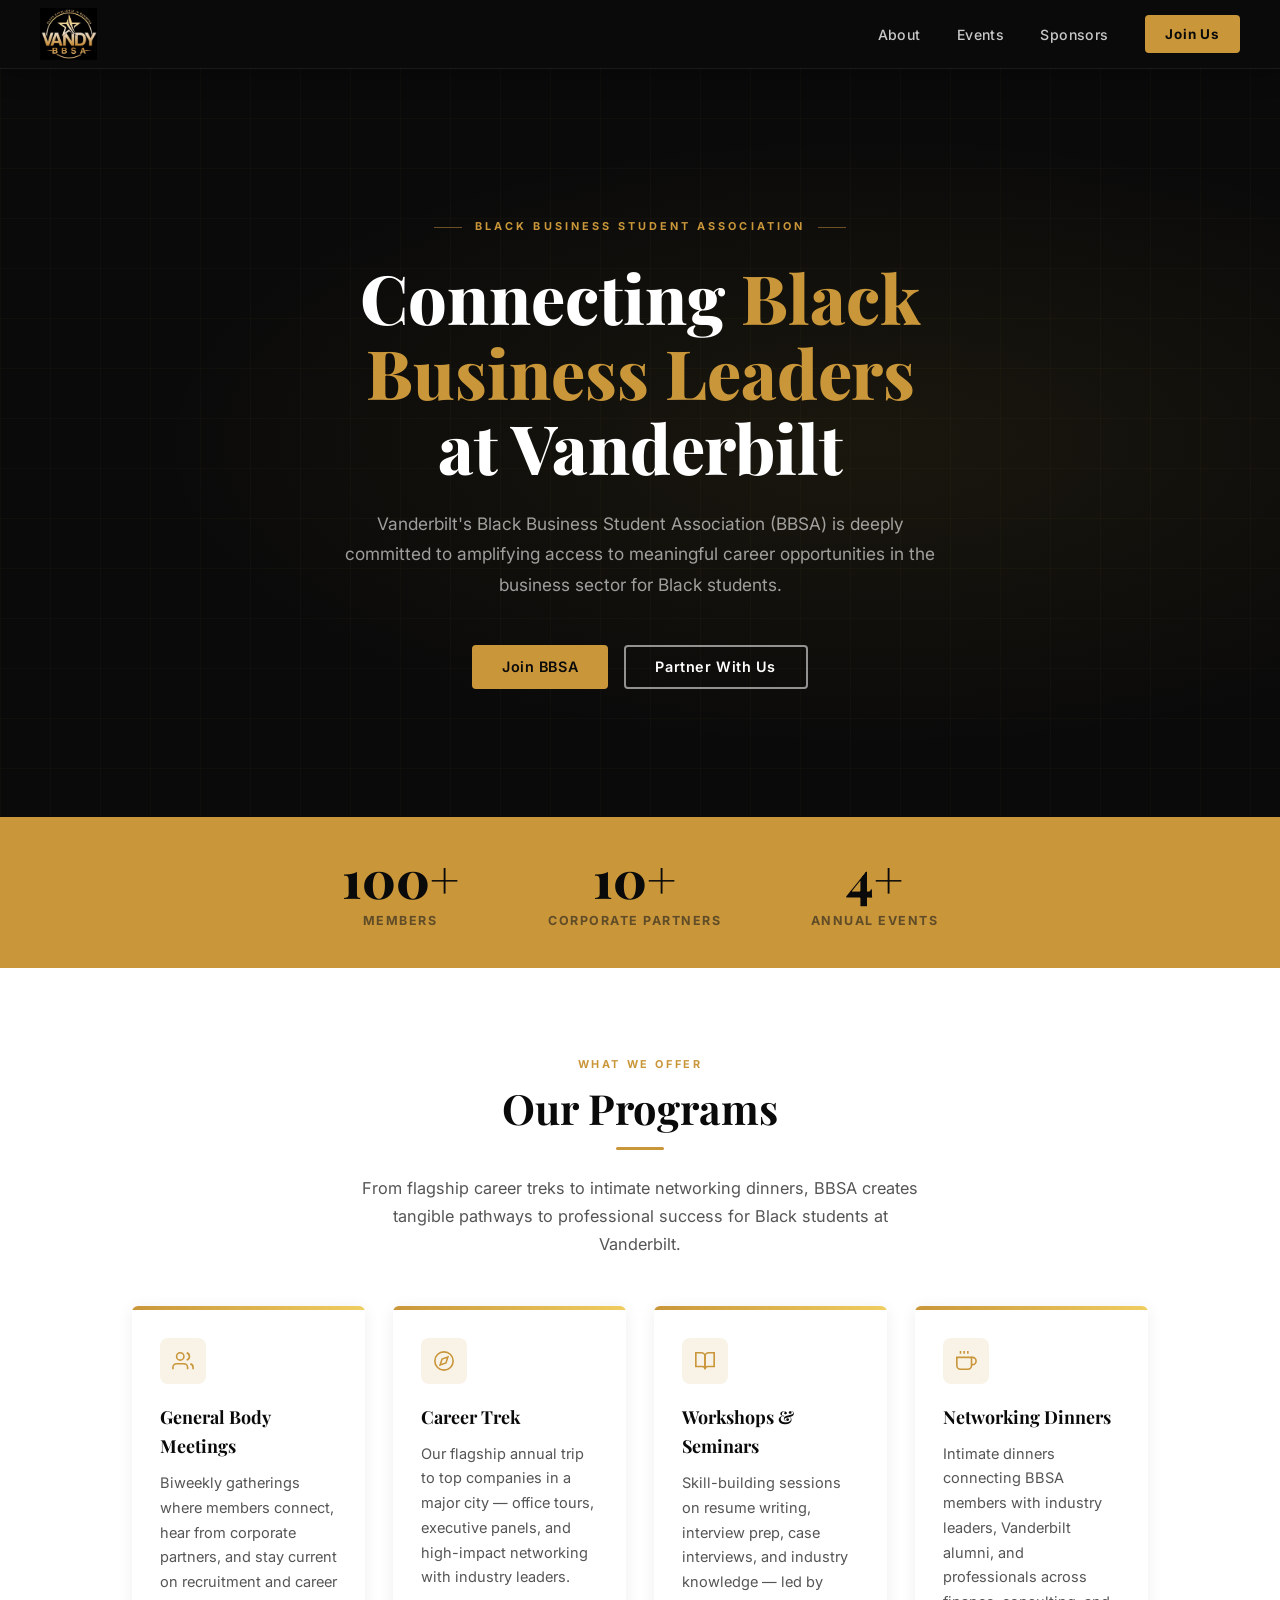
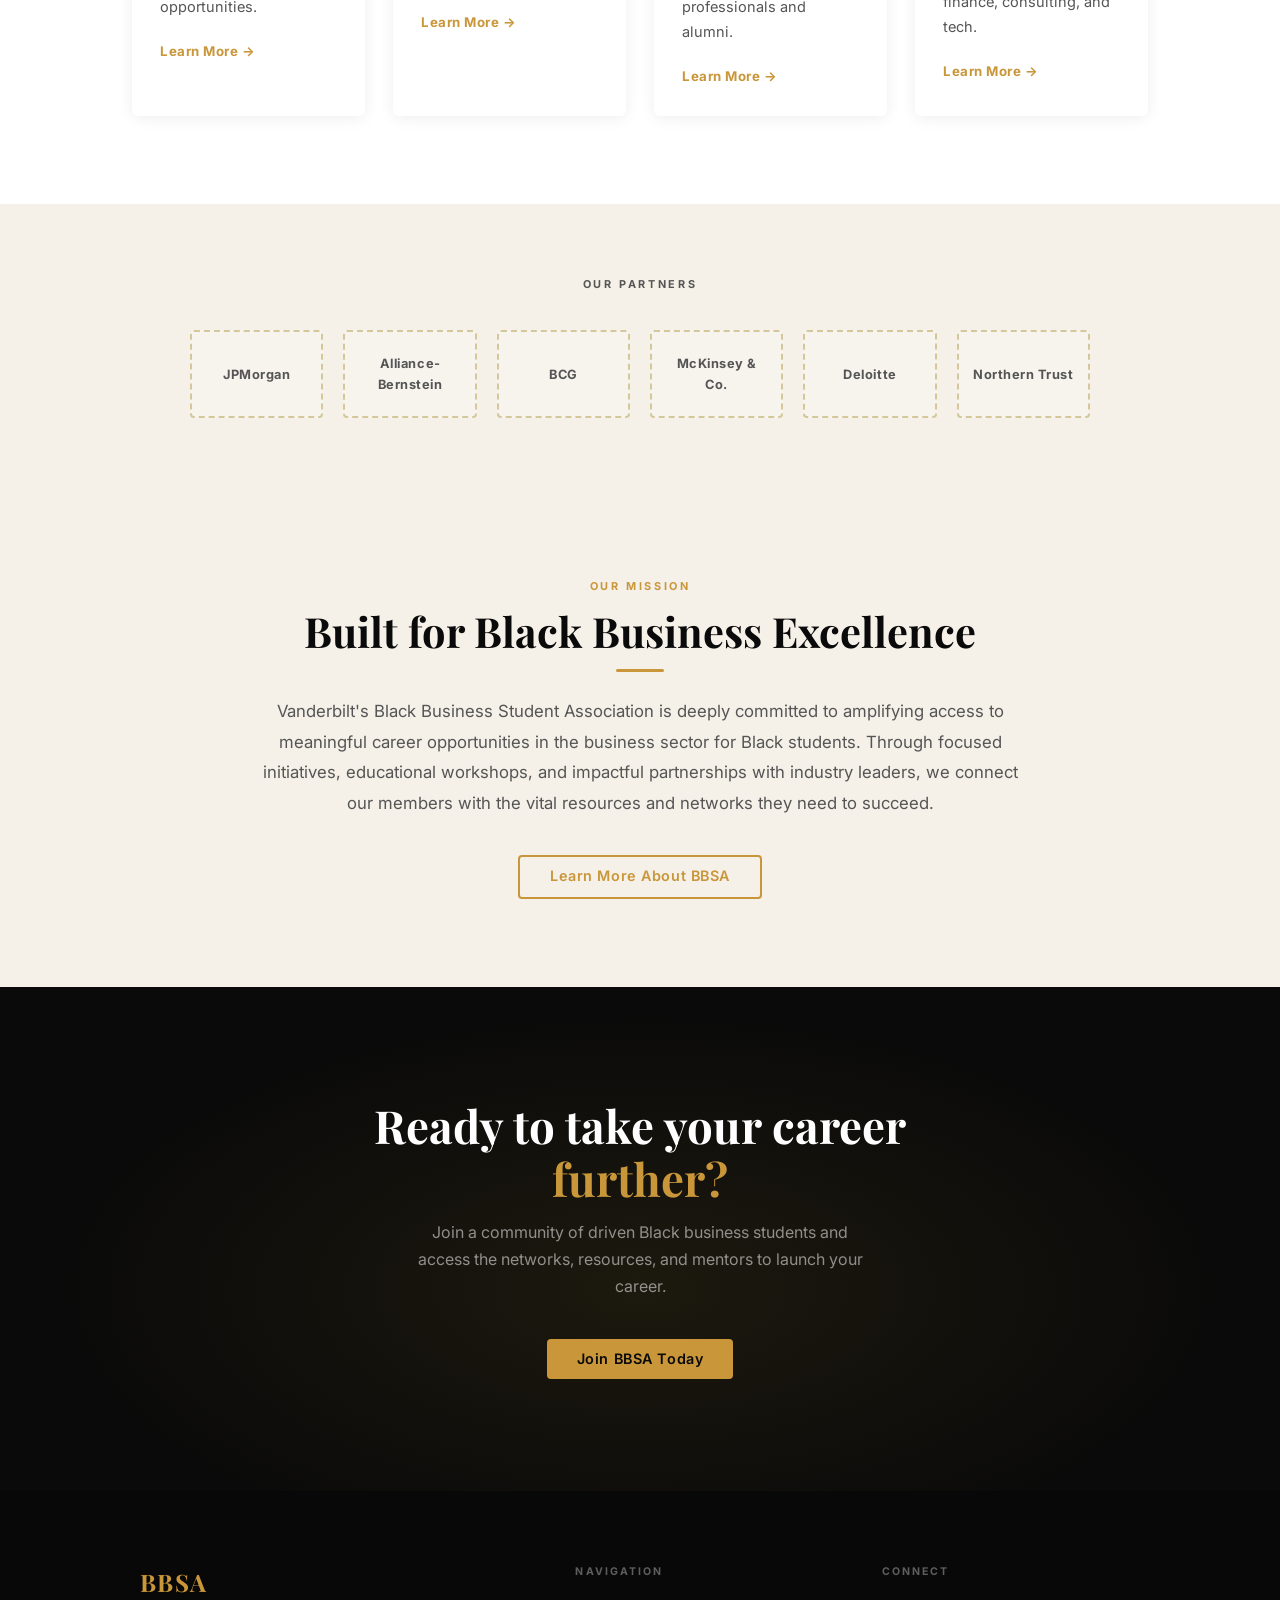
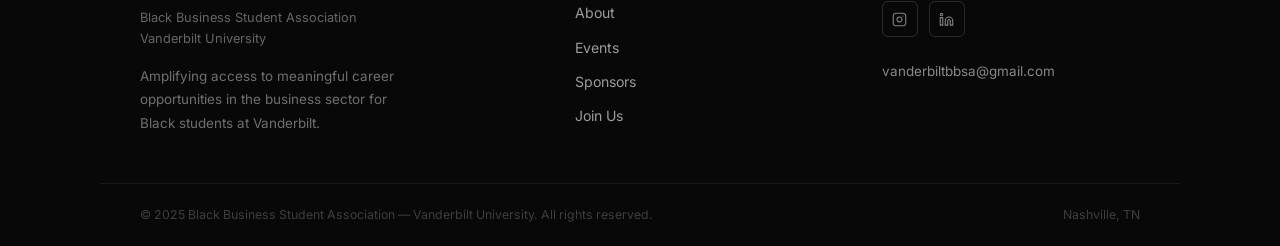
==== commit ce024675: "Add BBSA logo to navbar and update gold color palette - Added logo.png (Vandy BBSA — Black Excellenc" ====
--- a/index.html
+++ b/index.html
@@ -15,8 +15,7 @@
   <!-- ═══ NAVBAR ═══ -->
   <nav class="navbar" id="navbar">
     <a href="index.html" class="navbar-brand">
-      <span class="brand-name">BBSA</span>
-      <span class="brand-sub">Vanderbilt University</span>
+      <img src="logo.png" alt="Vandy BBSA — Black Excellence in Business" class="navbar-logo" />
     </a>
     <button class="menu-toggle" id="menuToggle" aria-label="Toggle navigation" aria-expanded="false">
       <span></span><span></span><span></span>
--- a/style.css
+++ b/style.css
@@ -7,17 +7,17 @@
 
 /* ─── Variables ─── */
 :root {
-  --black:       #1a1a1a;
-  --gold:        #D4AF37;
-  --gold-hover:  #b8962e;
-  --gold-pale:   rgba(212, 175, 55, 0.12);
-  --gold-pale2:  rgba(212, 175, 55, 0.06);
+  --black:       #0a0a0a;
+  --gold:        #C9963A;
+  --gold-hover:  #a67c20;
+  --gold-pale:   rgba(201, 150, 58, 0.12);
+  --gold-pale2:  rgba(201, 150, 58, 0.06);
   --cream:       #F5F0E8;
   --white:       #FFFFFF;
   --slate:       #555555;
   --slate-lt:    #888888;
   --border:      #e0dbd0;
-  --footer-bg:   #111111;
+  --footer-bg:   #080808;
 }
 
 /* ─── Reset ─── */
@@ -65,6 +65,12 @@
   line-height: 1;
   text-decoration: none;
 }
+.navbar-logo {
+  height: 52px;
+  width: auto;
+  display: block;
+}
+
 .brand-name {
   font-family: 'Playfair Display', serif;
   font-size: 1.35rem;
@@ -76,7 +82,7 @@
   font-family: 'Inter', sans-serif;
   font-size: 0.6rem;
   font-weight: 500;
-  color: rgba(212,175,55,0.5);
+  color: rgba(201,150,58,0.5);
   letter-spacing: 0.18em;
   text-transform: uppercase;
   margin-top: 3px;
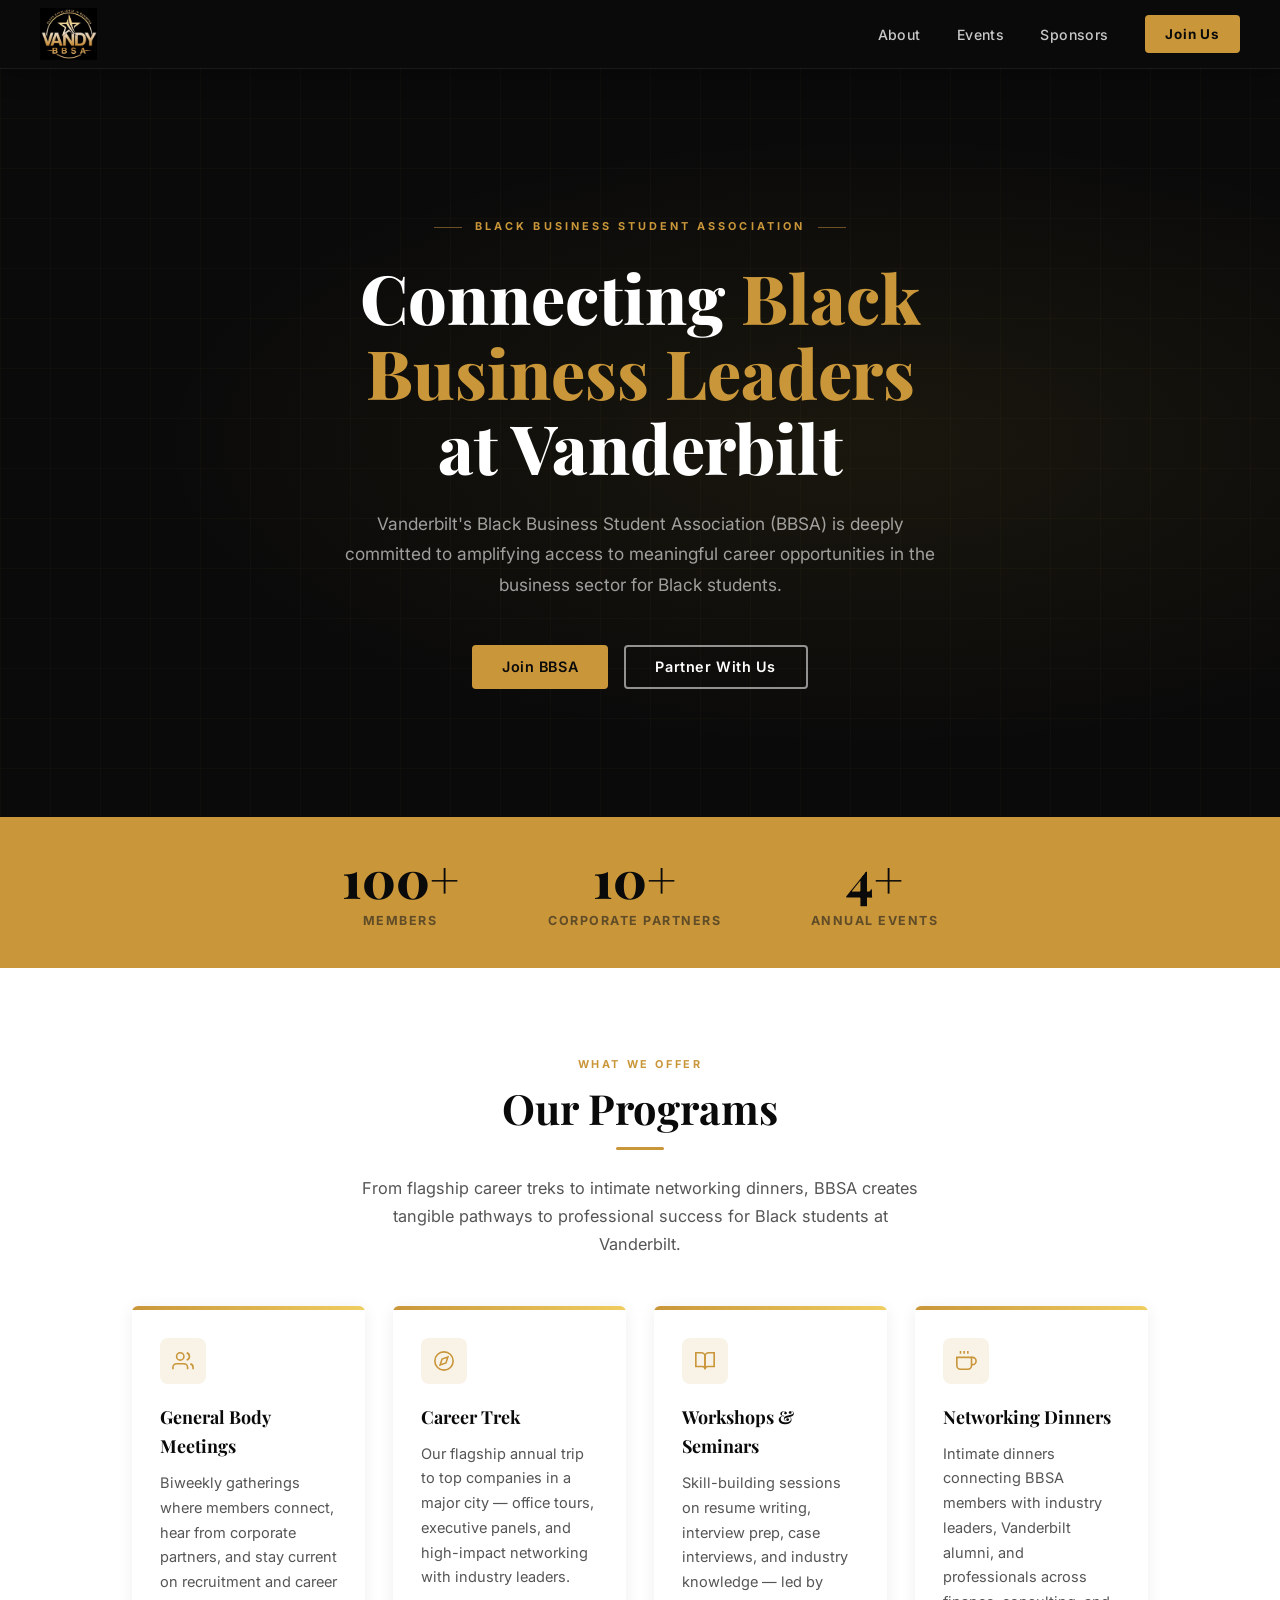
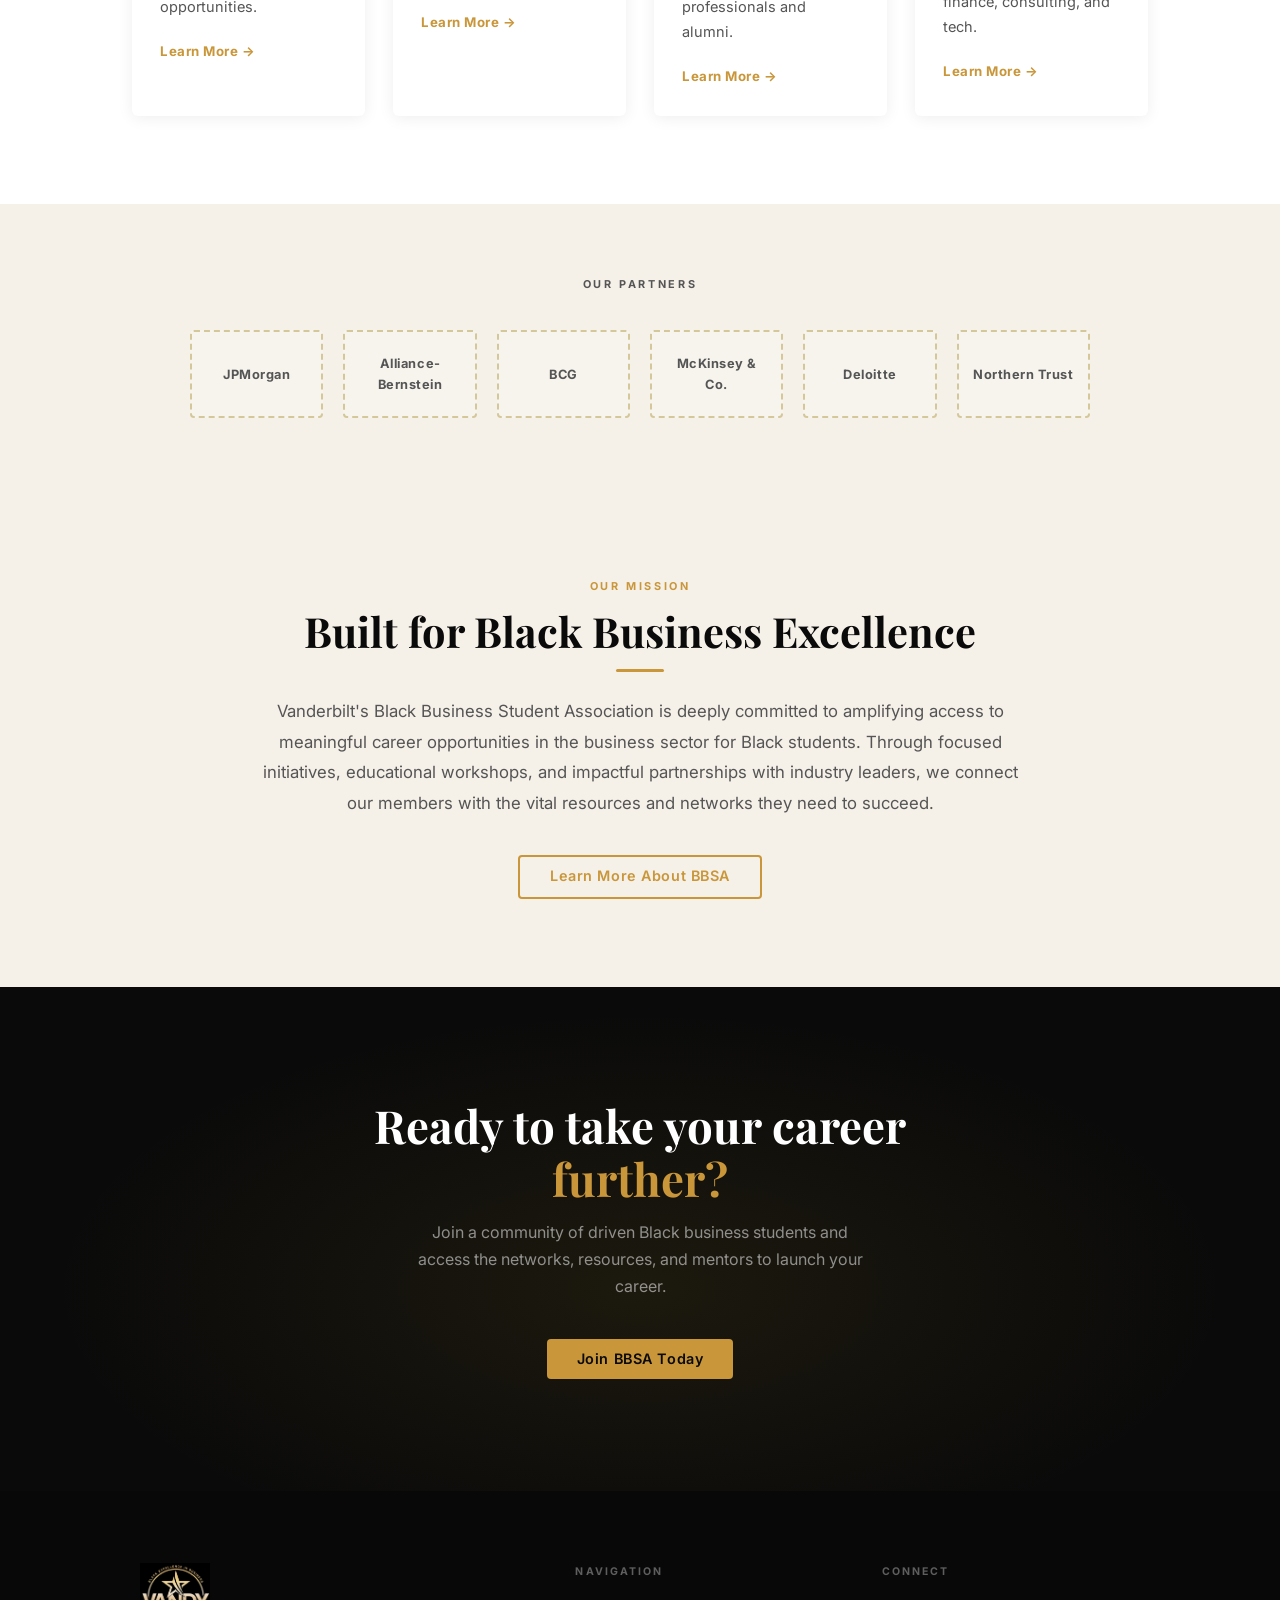
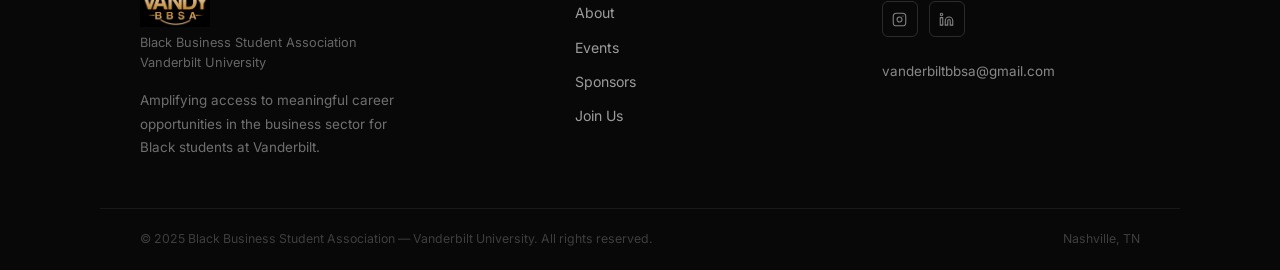
==== commit d19748a2: "Add logo to page headers and footer across all pages - Inserted logo above h1 on About, Events, Spon" ====
--- a/index.html
+++ b/index.html
@@ -194,7 +194,7 @@
   <footer>
     <div class="footer-main">
       <div>
-        <div class="footer-brand-name">BBSA</div>
+        <img src="logo.png" alt="Vandy BBSA" class="footer-logo" />
         <div class="footer-tagline">Black Business Student Association<br>Vanderbilt University</div>
         <p class="footer-mission">Amplifying access to meaningful career opportunities in the business sector for Black students at Vanderbilt.</p>
       </div>
--- a/style.css
+++ b/style.css
@@ -337,6 +337,13 @@
   text-align: center;
   position: relative;
 }
+.page-header-logo {
+  height: 90px;
+  width: auto;
+  display: block;
+  margin: 0 auto 1.5rem;
+}
+
 .page-header::after {
   content: '';
   position: absolute;
@@ -930,6 +937,13 @@
   grid-template-columns: 1.5fr 1fr 1fr;
   gap: 3rem;
 }
+.footer-logo {
+  height: 64px;
+  width: auto;
+  display: block;
+  margin-bottom: 0.25rem;
+}
+
 .footer-brand-name {
   font-family: 'Playfair Display', serif;
   font-size: 1.5rem;
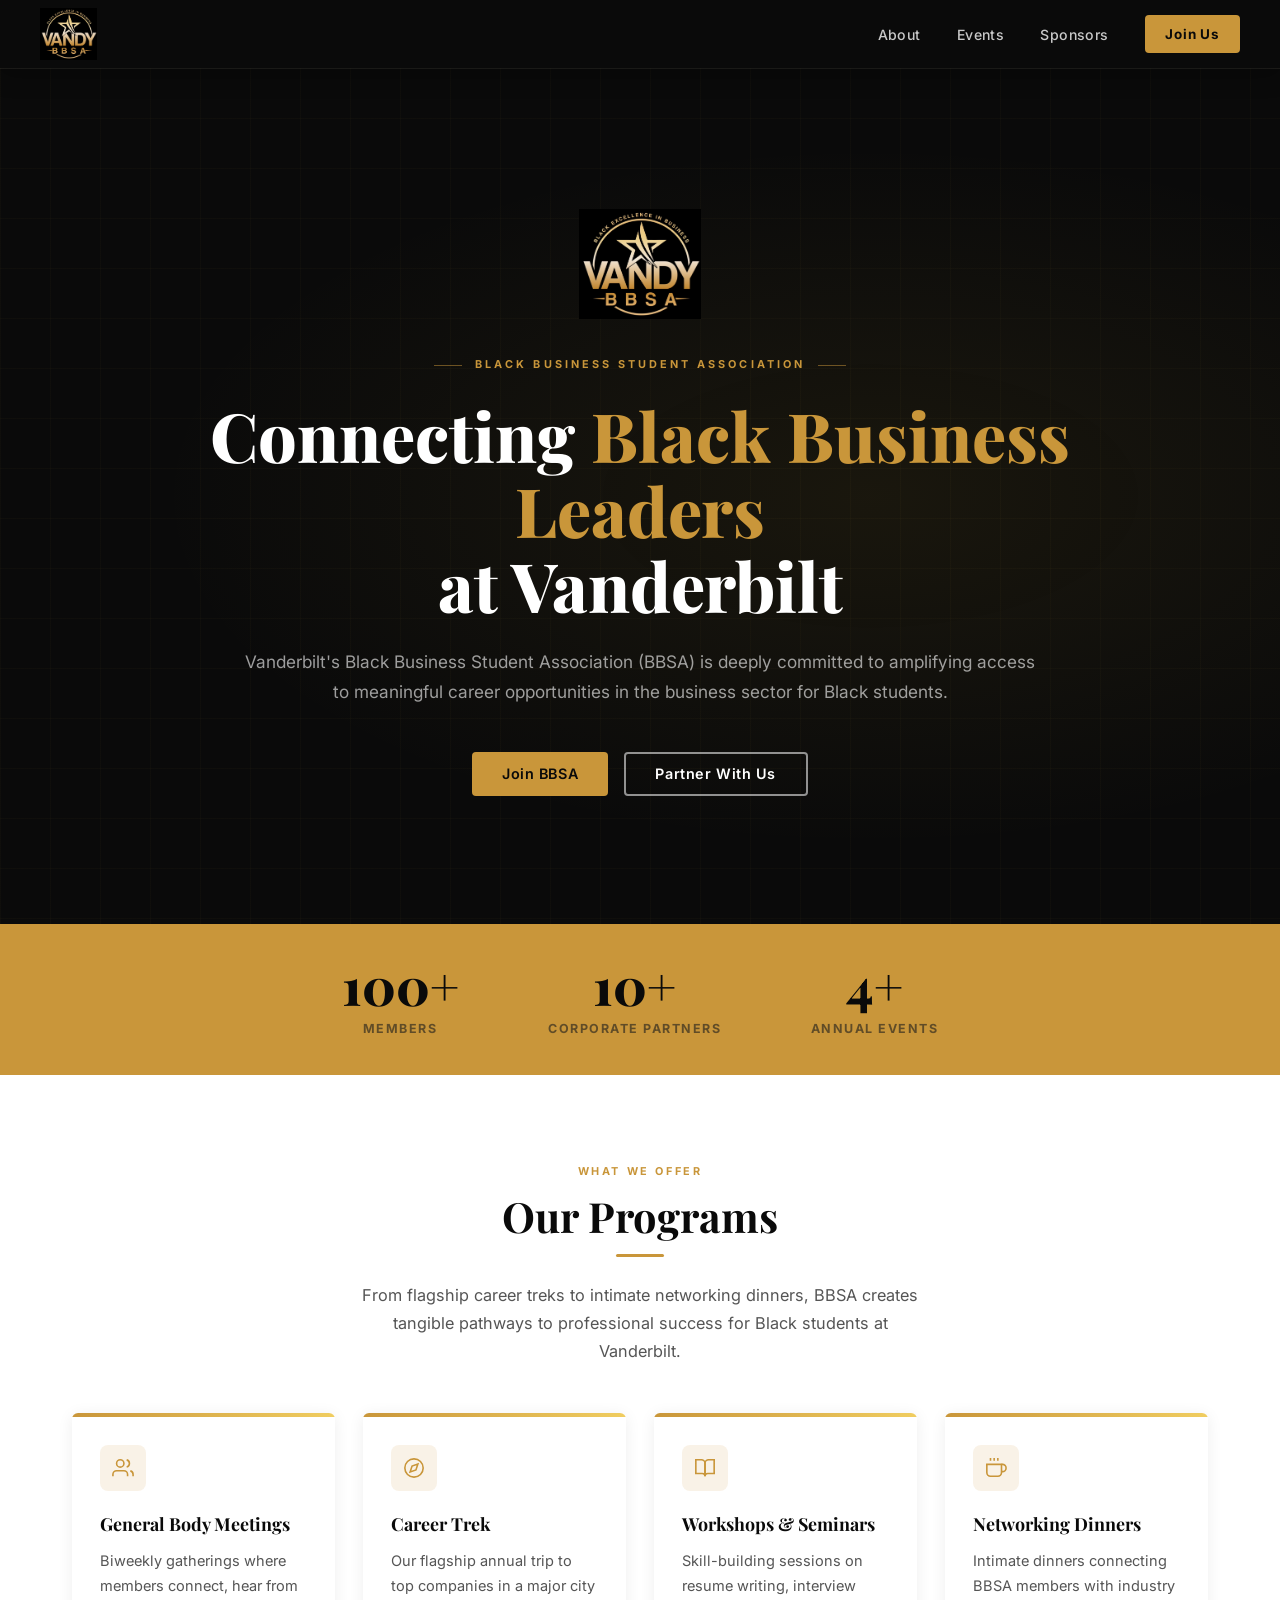
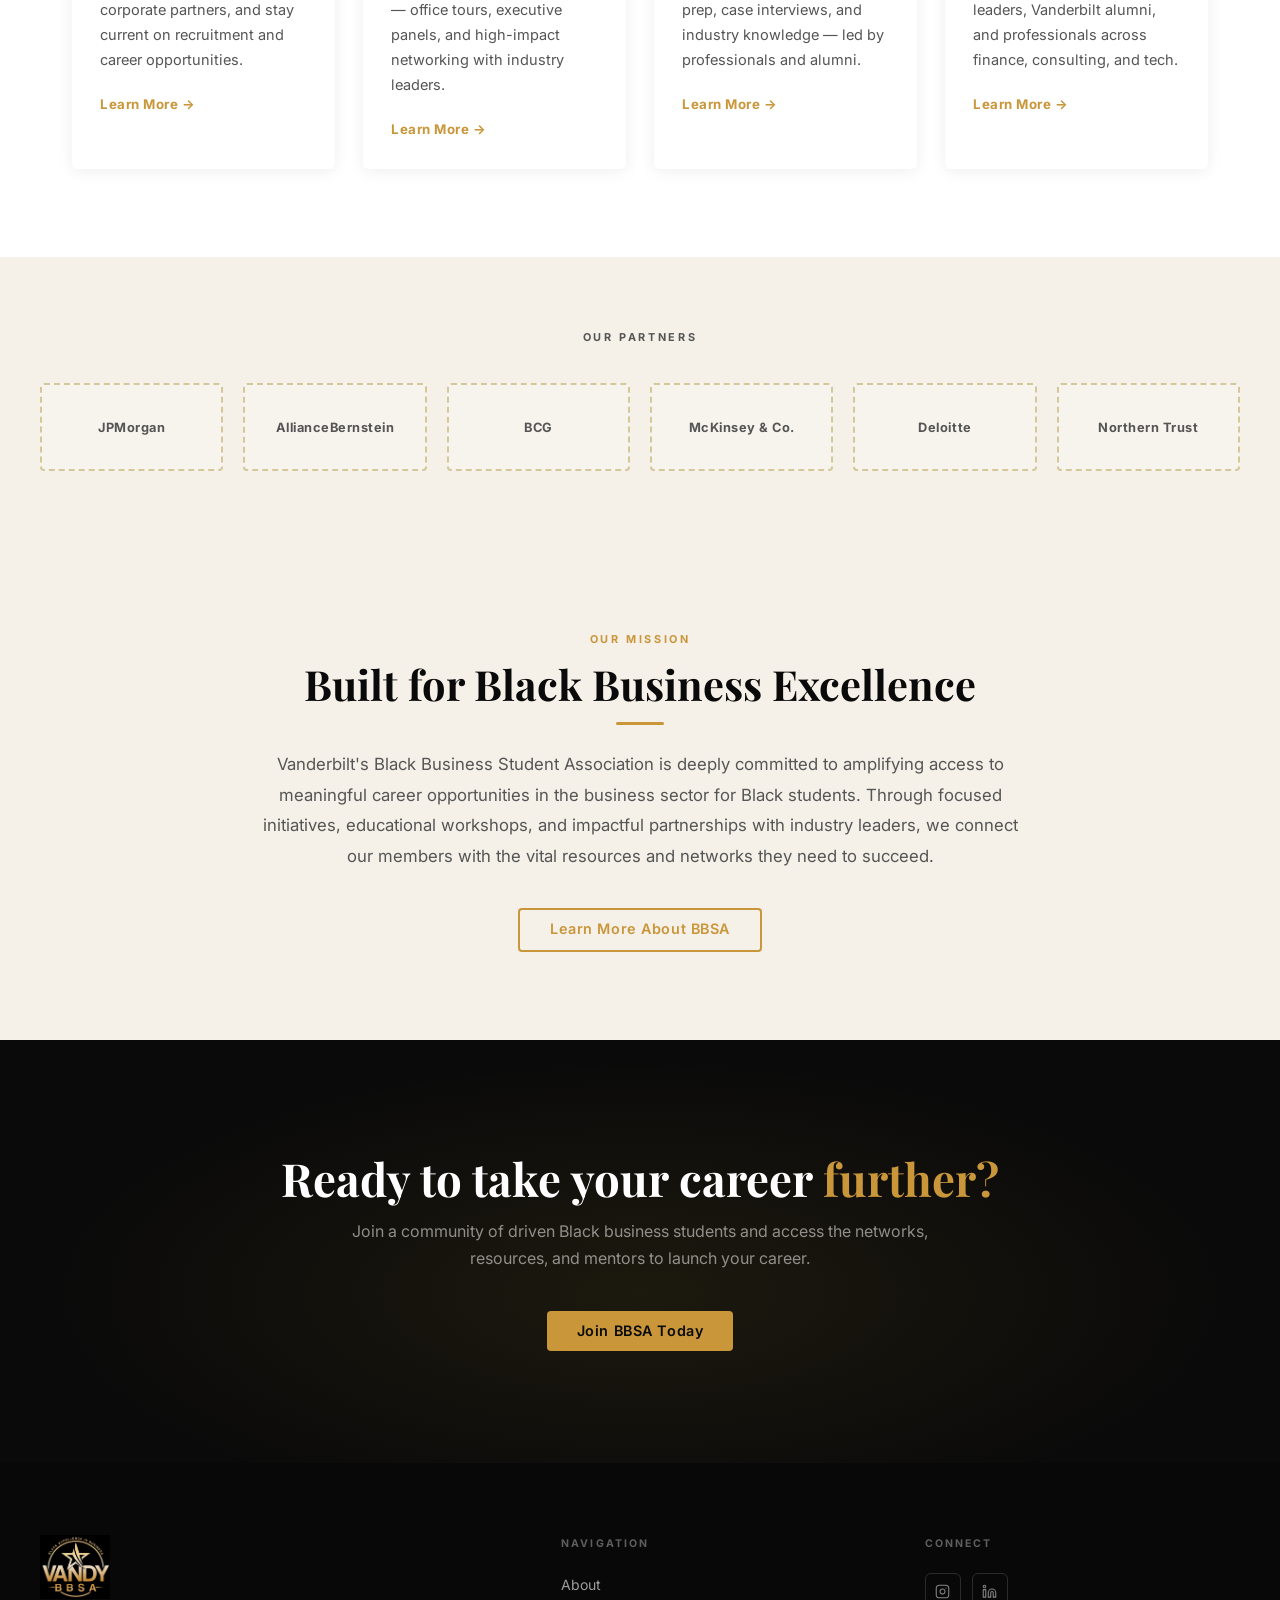
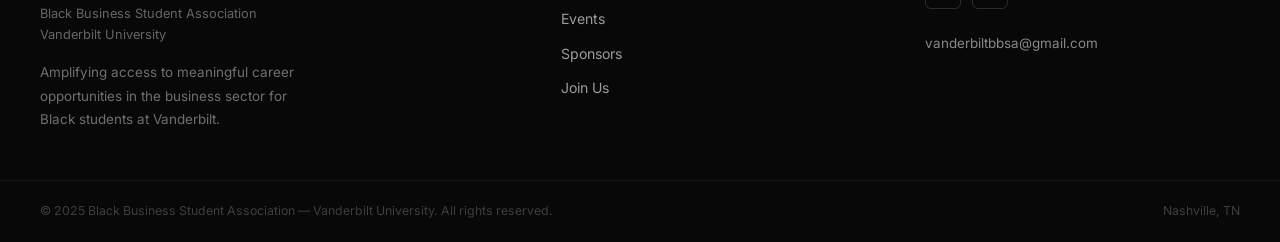
==== commit 016e616a: "Widen layout and add logo to homepage hero - Increased container max-width from 1080px to 1320px sit" ====
--- a/index.html
+++ b/index.html
@@ -31,6 +31,7 @@
   <!-- ═══ HERO ═══ -->
   <section class="hero">
     <div class="container">
+      <img src="logo.png" alt="Vandy BBSA" class="hero-logo" />
       <div class="hero-eyebrow">Black Business Student Association</div>
       <h1>Connecting <span>Black Business Leaders</span><br>at Vanderbilt</h1>
       <p class="hero-sub">
--- a/style.css
+++ b/style.css
@@ -226,7 +226,7 @@
    LAYOUT UTILITIES
    ════════════════════════════════ */
 .container {
-  max-width: 1080px;
+  max-width: 1320px;
   margin: 0 auto;
   padding: 0 clamp(1rem, 4vw, 2rem);
 }
@@ -337,6 +337,13 @@
   text-align: center;
   position: relative;
 }
+.hero-logo {
+  height: 110px;
+  width: auto;
+  display: block;
+  margin: 0 auto 1.75rem;
+}
+
 .page-header-logo {
   height: 90px;
   width: auto;
@@ -355,7 +362,7 @@
 .page-header h1 {
   font-size: clamp(2.2rem, 5.5vw, 3.75rem);
   color: var(--white);
-  max-width: 700px;
+  max-width: 960px;
   margin: 0 auto 1.1rem;
 }
 .page-header h1 em {
@@ -365,7 +372,7 @@
 .page-header p {
   color: rgba(255,255,255,0.6);
   font-size: 1.03rem;
-  max-width: 520px;
+  max-width: 720px;
   margin: 0 auto;
   line-height: 1.72;
 }
@@ -405,7 +412,7 @@
 .hero h1 {
   font-size: clamp(2.5rem, 6vw, 4.25rem);
   color: var(--white);
-  max-width: 800px;
+  max-width: 1040px;
   margin: 0 auto 1.5rem;
   font-weight: 800;
   line-height: 1.1;
@@ -414,7 +421,7 @@
 .hero-sub {
   font-size: clamp(0.97rem, 2vw, 1.08rem);
   color: rgba(255,255,255,0.6);
-  max-width: 610px;
+  max-width: 800px;
   margin: 0 auto 2.75rem;
   line-height: 1.78;
 }
@@ -433,7 +440,7 @@
   padding: 2.25rem clamp(1.25rem, 4vw, 2.5rem);
 }
 .stats-inner {
-  max-width: 1080px;
+  max-width: 1320px;
   margin: 0 auto;
   display: flex;
   justify-content: center;
@@ -559,7 +566,7 @@
   margin-bottom: 2.25rem;
 }
 .logo-grid {
-  max-width: 900px;
+  max-width: 1200px;
   margin: 0 auto;
   display: grid;
   grid-template-columns: repeat(6, 1fr);
@@ -579,13 +586,13 @@
 .cta-banner h2 {
   font-size: clamp(1.8rem, 4.5vw, 2.85rem);
   color: var(--white);
-  max-width: 580px;
+  max-width: 820px;
   margin: 0 auto 0.8rem;
 }
 .cta-banner h2 span { color: var(--gold); }
 .cta-banner p {
   color: rgba(255,255,255,0.52);
-  max-width: 460px;
+  max-width: 640px;
   margin: 0 auto 2.4rem;
   font-size: 1rem;
   line-height: 1.7;
@@ -930,7 +937,7 @@
    ════════════════════════════════ */
 footer { background: var(--footer-bg); color: var(--white); }
 .footer-main {
-  max-width: 1080px;
+  max-width: 1320px;
   margin: 0 auto;
   padding: clamp(3rem, 6vw, 4.5rem) clamp(1.25rem, 4vw, 2.5rem) clamp(2rem, 4vw, 3rem);
   display: grid;
@@ -1005,7 +1012,7 @@
 }
 .footer-email-link:hover { color: var(--gold); }
 .footer-bottom {
-  max-width: 1080px;
+  max-width: 1320px;
   margin: 0 auto;
   padding: 1.3rem clamp(1.25rem, 4vw, 2.5rem);
   border-top: 1px solid rgba(255,255,255,0.07);
